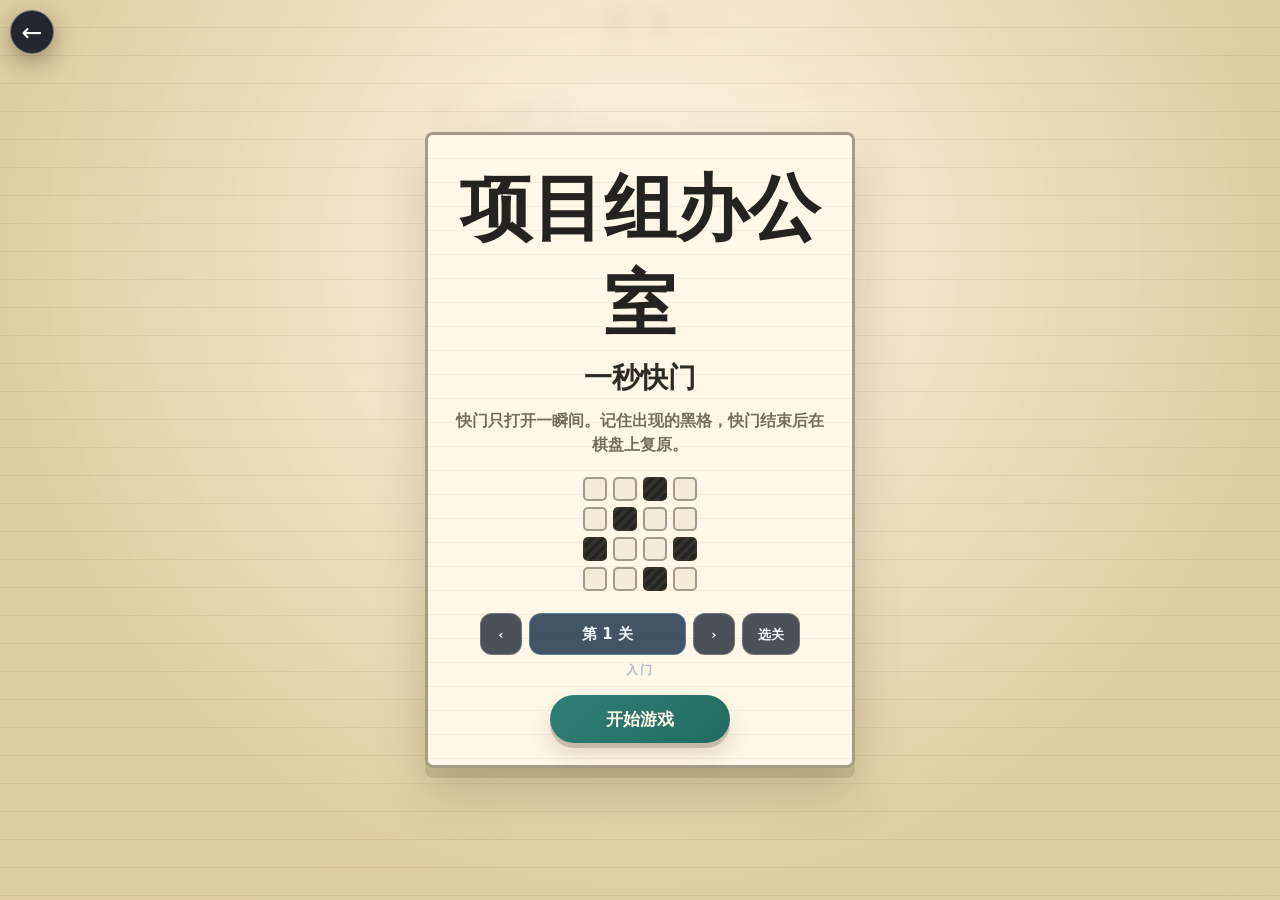
==== games/一秒快门/index.html @ 16b257d7 "Publish game release" ====
<!DOCTYPE html>
<html lang="zh-CN">
<head>
<meta charset="UTF-8">
<meta name="viewport" content="width=device-width, initial-scale=1, maximum-scale=1, user-scalable=no">
<meta name="apple-mobile-web-app-capable" content="yes">
<title>一秒快门</title>
<link rel="icon" href="data:,">
<style>
*{box-sizing:border-box;margin:0;padding:0;-webkit-tap-highlight-color:transparent}
:root{
  --cols:3;
  --cell:64px;
  --gap:8px;
  --paper:#f4ecd8;
  --paper-strong:#fff8e8;
  --paper-shadow:#d9c99e;
  --pencil:#34322d;
  --pencil-soft:#756d5c;
  --graph:#c7b98f;
  --accent:#2f7f74;
  --gold:#b8792d;
  --ink:#2d2b26;
  --muted:#756d5c;
  --mark:#25231f;
}
html,body{width:100%;height:100%;overflow:hidden;overscroll-behavior:none}
body{
  min-height:100dvh;
  background:
    linear-gradient(0deg,rgba(96,78,42,.075) 1px,transparent 1px),
    linear-gradient(90deg,rgba(96,78,42,.045) 1px,transparent 1px),
    radial-gradient(circle at 15% 12%,rgba(184,121,45,.18),transparent 30%),
    radial-gradient(circle at 85% 18%,rgba(47,127,116,.16),transparent 32%),
    linear-gradient(145deg,#f7efd9 0%,#eadcb9 100%);
  background-size:28px 28px,28px 28px,auto,auto,auto;
  color:var(--ink);
  font-family:"PingFang SC","Microsoft YaHei","Kaiti SC","STKaiti",system-ui,-apple-system,sans-serif;
  display:flex;
  justify-content:center;
  align-items:flex-start;
  padding:env(safe-area-inset-top,8px) 0 env(safe-area-inset-bottom,8px);
  -webkit-user-select:none;
  user-select:none;
  -webkit-touch-callout:none;
}
button{font:inherit}
#bg{position:fixed;inset:0;z-index:0;pointer-events:none;opacity:.18;mix-blend-mode:multiply}
#app{
  position:relative;
  z-index:1;
  width:100%;
  max-width:520px;
  min-height:100dvh;
  display:flex;
  flex-direction:column;
  align-items:center;
  gap:8px;
  padding:7px 12px 10px;
}
#title-wrap{text-align:center;width:100%}
h1{
  font-size:clamp(1.28rem,6vw,1.9rem);
  line-height:1.05;
  font-weight:950;
  letter-spacing:0;
  color:var(--mark);
  background:none;
  -webkit-background-clip:initial;
  background-clip:initial;
  filter:none;
  text-shadow:1px 1px 0 rgba(255,255,255,.75);
}
#subtitle{
  margin-top:4px;
  color:var(--muted);
  font-size:clamp(.67rem,2.6vw,.78rem);
  font-weight:850;
}
#level-card{
  width:100%;
  max-width:456px;
  padding:10px 12px;
  border-radius:8px;
  border:2px solid rgba(84,70,42,.34);
  background:
    linear-gradient(0deg,rgba(96,78,42,.055) 1px,transparent 1px),
    var(--paper-strong);
  background-size:100% 22px,auto;
  box-shadow:0 8px 0 rgba(107,88,49,.14),0 16px 24px rgba(88,69,34,.16);
}
#level-top{display:flex;justify-content:space-between;align-items:center;gap:10px;color:var(--pencil-soft);font-size:.72rem;font-weight:950}
#level-name{margin-top:5px;font-size:clamp(.95rem,3.5vw,1.1rem);font-weight:950;color:var(--mark);line-height:1.18}
#level-note{margin-top:4px;min-height:1.2em;color:var(--pencil-soft);font-size:clamp(.7rem,2.6vw,.78rem);line-height:1.35;font-weight:780}
#rail{display:grid;grid-template-columns:repeat(20,1fr);gap:3px;margin-top:9px}
.rail-dot{height:5px;border-radius:999px;background:rgba(84,70,42,.16)}
.rail-dot.done{background:var(--accent);box-shadow:0 0 0 1px rgba(45,43,38,.18)}
.rail-dot.current{background:var(--gold);box-shadow:0 0 0 1px rgba(45,43,38,.22)}
#hud{
  width:100%;
  max-width:456px;
  min-height:34px;
  display:flex;
  align-items:center;
  justify-content:center;
  flex-wrap:wrap;
  gap:8px;
  padding:6px 12px;
  border-radius:999px;
  border:2px solid rgba(84,70,42,.28);
  background:rgba(255,248,232,.78);
  color:var(--pencil-soft);
  font-size:clamp(.72rem,2.8vw,.84rem);
  font-weight:850;
}
#hud b{color:var(--mark);font-weight:950}
#timer.low{color:#ff7474;animation:blink .7s steps(2) infinite}
@keyframes blink{50%{opacity:.42}}
#board-shell{
  position:relative;
  width:min(92vw,456px);
  border-radius:8px;
  border:3px solid rgba(67,55,34,.52);
  background:
    linear-gradient(0deg,rgba(96,78,42,.08) 1px,transparent 1px),
    linear-gradient(90deg,rgba(96,78,42,.06) 1px,transparent 1px),
    var(--paper-strong);
  background-size:22px 22px,22px 22px,auto;
  box-shadow:0 10px 0 rgba(107,88,49,.18),0 18px 34px rgba(88,69,34,.2);
  padding:10px;
  overflow:hidden;
}
#board{
  position:relative;
  z-index:2;
  display:grid;
  grid-template-columns:repeat(var(--cols),var(--cell));
  gap:var(--gap);
  justify-content:center;
  touch-action:manipulation;
}
.cell{
  position:relative;
  width:var(--cell);
  height:var(--cell);
  border:2px solid rgba(64,57,43,.58);
  border-radius:6px;
  overflow:hidden;
  cursor:pointer;
  background:
    linear-gradient(135deg,rgba(255,255,255,.62),rgba(223,210,174,.22)),
    var(--paper);
  color:var(--pencil);
  box-shadow:0 3px 0 rgba(86,72,43,.2),inset 0 0 0 1px rgba(255,255,255,.45);
  transition:transform .11s cubic-bezier(.34,1.56,.64,1),filter .15s,box-shadow .18s,opacity .18s;
}
.cell::before{
  content:"";
  position:absolute;
  inset:0;
  background:linear-gradient(180deg,rgba(255,255,255,.22),transparent 45%);
  pointer-events:none;
}
.cell::after{
  content:"";
  position:absolute;
  inset:19%;
  opacity:.18;
  border:3px solid currentColor;
  border-radius:50%;
}
.cell.p1::after{border-radius:3px;transform:rotate(45deg)}
.cell.p2::after{border-radius:2px;border-left-color:transparent;border-right-color:transparent}
.cell.p3::after{border-radius:0;border-top-color:transparent;border-bottom-color:transparent}
.cell.p4::after{border-radius:50%;border-left-color:transparent}
.cell.dark{
  background:
    repeating-linear-gradient(135deg,rgba(255,255,255,.08) 0 2px,transparent 2px 6px),
    linear-gradient(135deg,#34322d,#171512);
  color:#f8f0dc;
  border-color:rgba(40,35,26,.92);
  box-shadow:0 4px 0 rgba(66,52,28,.24),inset 0 1px 0 rgba(255,255,255,.08);
}
.cell.hidden{opacity:.26;filter:saturate(.65)}
.cell.preview-on{box-shadow:0 0 0 3px rgba(184,121,45,.72),0 0 0 6px rgba(255,248,232,.55),inset 0 1px 0 rgba(255,255,255,.12)}
.cell.preview-off{opacity:.4}
.cell.player-on{transform:scale(1.03)}
.cell.bad{animation:bad .24s ease;box-shadow:0 0 0 3px #b95b47,0 0 0 6px rgba(185,91,71,.18)}
.cell.miss{box-shadow:0 0 0 3px var(--accent),0 0 0 6px rgba(47,127,116,.18)}
.cell:active{transform:scale(1.08)}
@keyframes bad{25%{transform:translateX(-4px)}50%{transform:translateX(4px)}75%{transform:translateX(-3px)}}
#shutter{
  position:absolute;
  z-index:4;
  inset:-20%;
  pointer-events:none;
  opacity:0;
  background:
    linear-gradient(90deg,transparent 0 41%,rgba(47,127,116,.12) 47%,rgba(184,121,45,.28) 50%,rgba(47,127,116,.12) 53%,transparent 59% 100%);
  mix-blend-mode:multiply;
  transform:translateX(-60%) rotate(var(--angle,0deg));
}
#shutter.play{opacity:1}
#scan-label{
  position:absolute;
  z-index:5;
  left:12px;
  top:12px;
  padding:5px 8px;
  border-radius:999px;
  border:2px solid rgba(84,70,42,.28);
  background:rgba(255,248,232,.82);
  color:var(--mark);
  font-size:.7rem;
  font-weight:950;
  pointer-events:none;
}
#guide{
  width:100%;
  max-width:456px;
  min-height:1.4rem;
  color:#8f5b20;
  text-align:center;
  font-size:clamp(.76rem,2.85vw,.88rem);
  font-weight:950;
  line-height:1.35;
  text-shadow:1px 1px 0 rgba(255,255,255,.7);
}
#buttons{
  width:100%;
  max-width:456px;
  display:flex;
  justify-content:center;
  flex-wrap:wrap;
  gap:7px;
}
.btn{
  min-height:38px;
  min-width:92px;
  padding:8px 14px;
  border:0;
  border-radius:999px;
  cursor:pointer;
  font-size:clamp(.75rem,2.9vw,.84rem);
  font-weight:950;
  color:#fff;
  box-shadow:0 4px 0 rgba(71,56,27,.2),0 8px 16px rgba(88,69,34,.14);
  transition:transform .12s cubic-bezier(.34,1.56,.64,1),opacity .15s,filter .15s;
}
.btn:active{transform:scale(.95)}
.btn:disabled{opacity:.36;pointer-events:none}
#btn-new{background:linear-gradient(135deg,#2f7f74,#246b61)}
#btn-replay{background:linear-gradient(135deg,#5f5748,#39352f)}
#btn-check{background:linear-gradient(135deg,#f7df84,#f0a83a);color:#15131b}
#btn-sound{background:linear-gradient(135deg,#b8792d,#8c5b22)}
#welcome,#settle{
  position:fixed;
  inset:0;
  z-index:30;
  display:flex;
  align-items:center;
  justify-content:center;
  padding:20px;
  background:
    linear-gradient(0deg,rgba(96,78,42,.09) 1px,transparent 1px),
    radial-gradient(circle at 50% 28%,rgba(255,248,232,.92),rgba(222,205,160,.95) 70%);
  background-size:28px 28px,auto;
  -webkit-backdrop-filter:blur(8px);
  backdrop-filter:blur(8px);
}
#welcome.hide{opacity:0;pointer-events:none;transition:opacity .36s ease}
.modal{
  width:min(92vw,430px);
  border-radius:8px;
  border:3px solid rgba(67,55,34,.48);
  background:
    linear-gradient(0deg,rgba(96,78,42,.06) 1px,transparent 1px),
    var(--paper-strong);
  background-size:100% 24px,auto;
  box-shadow:0 10px 0 rgba(107,88,49,.18),0 26px 50px rgba(88,69,34,.24);
  text-align:center;
  padding:26px 22px 22px;
}
#welcome-logo{
  font-size:clamp(38px,12vw,72px);
  font-weight:950;
  color:var(--mark);
  background:none;
  -webkit-background-clip:initial;
  background-clip:initial;
  filter:none;
}
#welcome-title{margin-top:6px;font-size:clamp(20px,5vw,28px);font-weight:950}
#welcome-sub{margin:12px auto 20px;color:var(--pencil-soft);font-size:clamp(.84rem,3.3vw,.98rem);font-weight:820;line-height:1.55}
#welcome-demo{display:grid;grid-template-columns:repeat(4,24px);gap:6px;justify-content:center;margin:0 auto 22px}
#welcome-demo span{width:24px;height:24px;border-radius:5px;border:2px solid rgba(64,57,43,.45);background:var(--paper)}
#welcome-demo span:nth-child(3n){background:repeating-linear-gradient(135deg,#34322d 0 3px,#25231f 3px 7px)}
#welcome-start{
  min-height:48px;
  min-width:180px;
  border:0;
  border-radius:999px;
  background:linear-gradient(135deg,var(--accent),#246b61);
  color:#fff8e8;
  font-size:1.05rem;
  font-weight:950;
  cursor:pointer;
  box-shadow:0 5px 0 rgba(71,56,27,.22),0 12px 22px rgba(88,69,34,.18);
}
#settle{display:none;z-index:40}
#settle.show{display:flex;animation:fade .24s ease}
@keyframes fade{from{opacity:0}to{opacity:1}}
#settle-title{font-size:1.46rem;font-weight:950;color:var(--mark);background:none;-webkit-background-clip:initial;background-clip:initial}
#settle-sub{margin-top:6px;color:var(--pencil-soft);font-size:.82rem;font-weight:830;line-height:1.4}
#rank{margin:9px 0 2px;font-size:4.6rem;line-height:1;font-weight:950;color:var(--gold);filter:none}
#stars-line{min-height:1.3rem;color:var(--gold);font-weight:950}
.settle-row{display:flex;justify-content:space-between;align-items:center;gap:12px;padding:6px 3px;border-bottom:1px dashed rgba(84,70,42,.28);color:var(--pencil-soft);font-size:.82rem;font-weight:850}
.settle-row span:last-child{color:var(--gold);font-weight:950}
.total{display:flex;justify-content:space-between;align-items:center;margin-top:10px;padding:10px 8px;border-radius:8px;border:2px solid rgba(184,121,45,.36);background:rgba(184,121,45,.1)}
.total span:first-child{font-weight:950}
.total span:last-child{font-size:1.65rem;color:var(--gold);font-weight:950}
#best{min-height:1rem;margin-top:8px;color:var(--accent);font-size:.72rem;font-weight:850}
#settle-btns{display:flex;gap:8px;margin-top:16px}
#settle-btns .btn{flex:1;min-width:0}
#again{background:linear-gradient(135deg,#54e08f,#1fae65);color:#04180d}
#next{background:linear-gradient(135deg,#f7df84,#f0a83a);color:#15131b}
#close{background:rgba(255,255,255,.11);color:#bdc7da}
.spark{position:fixed;z-index:60;width:7px;height:7px;border-radius:50%;background:var(--accent);pointer-events:none;animation:spark var(--dur,.65s) ease-out forwards}
@keyframes spark{to{transform:translate(var(--tx),var(--ty)) scale(0);opacity:0}}
@media (max-height:740px){
  #app{gap:6px;padding-top:5px}
  #level-card{padding:8px 10px}
  #level-note{display:none}
  #rail{margin-top:7px}
  #hud{min-height:30px;padding:4px 10px}
  #board-shell{padding:9px}
  .btn{min-height:34px}
  #guide{min-height:1rem}
}
@media (max-width:390px){
  #app{padding-left:8px;padding-right:8px}
  #buttons{gap:6px}
  .btn{min-width:80px;padding-left:10px;padding-right:10px}
}
</style>
</head>
<body>
<canvas id="bg"></canvas>
<audio id="bgm" src="audio/bgm-suno.mp3" preload="auto" playsinline></audio>
<div id="welcome">
  <div class="modal">
    <div id="welcome-logo">项目组办公室</div>
    <div id="welcome-title">一秒快门</div>
    <div id="welcome-sub">快门只打开一瞬间。记住出现的黑格，快门结束后在棋盘上复原。</div>
    <div id="welcome-demo"></div>
    <button id="welcome-start">开始游戏</button>
  </div>
</div>
<main id="app">
  <div id="title-wrap">
    <h1>一 秒 快 门</h1>
    <div id="subtitle">动态观察 · 快门记忆</div>
  </div>
  <section id="level-card">
    <div id="level-top">
      <span id="level-kicker">第 1 / 20 关</span>
      <span id="level-size">3x3 · 1900ms</span>
    </div>
    <div id="level-name">教学 1：完整一秒</div>
    <div id="level-note">先看完整图形，再点亮相同位置。</div>
    <div id="rail"></div>
  </section>
  <div id="hud">
    <span>点击 <b id="moves">0</b></span>
    <span>失误 <b id="misses">0</b></span>
    <span>时间 <b id="timer">0</b>s</span>
    <span>进度 <b id="progress">0/0</b></span>
  </div>
  <section id="board-shell">
    <div id="scan-label">快门未启动</div>
    <div id="shutter"></div>
    <div id="board"></div>
  </section>
  <div id="buttons">
    <button class="btn" id="btn-new">重开本关</button>
    <button class="btn" id="btn-replay">重看快门</button>
    <button class="btn" id="btn-check" hidden>自动判定</button>
    <button class="btn" id="btn-sound">声音开</button>
  </div>
  <div id="guide"></div>
</main>
<div id="settle">
  <div class="modal">
    <div id="settle-title">关卡完成</div>
    <div id="settle-sub"></div>
    <div id="rank">S</div>
    <div id="stars-line">★★★</div>
    <div id="settle-rows"></div>
    <div class="total"><span>总分</span><span id="score">0</span></div>
    <div id="best"></div>
    <div id="settle-btns">
      <button class="btn" id="again">再玩</button>
      <button class="btn" id="next">下一关</button>
      <button class="btn" id="close">关闭</button>
    </div>
  </div>
</div>
<script>
const LEVELS=[
  {name:'教学 1：完整一秒',n:3,count:2,preview:1900,width:99,time:45,mode:'full',note:'快门先完整亮出图形，结束后点亮相同位置。'},
  {name:'教学 2：移动快门',n:4,count:3,preview:1800,width:1.75,time:50,mode:'sweep',note:'现在只有快门扫过时能看见目标，记住黑格位置。'},
  {name:'第 3 关：四格短照',n:4,count:4,preview:1600,width:1.55,time:50,mode:'sweep',note:'同样是 4x4，但快门更窄、更快。'},
  {name:'第 4 关：四阶快扫',n:4,count:5,preview:1420,width:1.42,time:48,mode:'sweep',note:'黑格更多，优先记大致形状。'},
  {name:'第 5 关：五阶入口',n:5,count:5,preview:1700,width:1.55,time:58,mode:'sweep',note:'盘面变大，快门稍微放慢，先适应新尺度。'},
  {name:'第 6 关：五格残影',n:5,count:6,preview:1500,width:1.42,time:56,mode:'sweep',note:'记住相邻黑格的组合。'},
  {name:'第 7 关：窄缝五阶',n:5,count:7,preview:1320,width:1.30,time:55,mode:'sweep',note:'快门变窄，观察时从左到右跟着扫。'},
  {name:'第 8 关：五阶短闪',n:5,count:8,preview:1180,width:1.18,time:53,mode:'sweep',note:'速度提升，先记边角，再补中心。'},
  {name:'第 9 关：六阶入口',n:6,count:7,preview:1680,width:1.48,time:66,mode:'diagonal',note:'盘面升到 6x6，快门改为斜向扫描。'},
  {name:'第 10 关：六阶残片',n:6,count:8,preview:1480,width:1.36,time:64,mode:'diagonal',note:'斜向快门会让图形分块出现。'},
  {name:'第 11 关：冷光六阶',n:6,count:9,preview:1300,width:1.24,time:62,mode:'diagonal',note:'黑格数量增加，尽量记成两三组。'},
  {name:'第 12 关：六阶急闪',n:6,count:10,preview:1140,width:1.14,time:60,mode:'diagonal',note:'同尺寸最终段，快门已经很快。'},
  {name:'第 13 关：七阶入口',n:7,count:9,preview:1740,width:1.42,time:76,mode:'double',note:'盘面变大，出现双快门，从两侧同时扫。'},
  {name:'第 14 关：七阶双门',n:7,count:10,preview:1540,width:1.30,time:74,mode:'double',note:'两道快门会打断整体轮廓，记局部。'},
  {name:'第 15 关：七阶窄门',n:7,count:11,preview:1360,width:1.20,time:72,mode:'double',note:'快门更窄，注意靠边黑格。'},
  {name:'第 16 关：七阶急门',n:7,count:12,preview:1200,width:1.10,time:70,mode:'double',note:'七阶最终段，速度和数量一起上来。'},
  {name:'第 17 关：八阶入口',n:8,count:10,preview:1820,width:1.38,time:86,mode:'diagonal',note:'最大盘面登场，先放慢适应 8x8。'},
  {name:'第 18 关：八阶胶片',n:8,count:12,preview:1600,width:1.26,time:84,mode:'diagonal',note:'黑格分布更散，按区域记忆。'},
  {name:'第 19 关：八阶短片',n:8,count:14,preview:1400,width:1.16,time:82,mode:'double',note:'双快门叠加大盘面，注意不要多点。'},
  {name:'第 20 关：一秒终幕',n:8,count:16,preview:1180,width:1.05,time:80,mode:'double',note:'高难阶段：抓轮廓，不要逐格背。'}
].concat(Array.from({length:79},(_,offset)=>{
  const n=offset+21;
  return {name:'第 '+n+' 关：极速残影 '+String(n-20).padStart(2,'0'),n:8,
    count:14+(n%7),preview:1050-(n%4)*35,width:1.02-(n%3)*.03,time:78,
    mode:n%2?'double':'diagonal',seed:0x510000+n*7919,note:'高难题：大盘面、窄快门与分散黑格。'};
}));

const boardEl=document.getElementById('board');
const shutterEl=document.getElementById('shutter');
const scanLabel=document.getElementById('scan-label');
const guideEl=document.getElementById('guide');
const bg=document.getElementById('bg');
const bgCtx=bg.getContext('2d');
const bgmEl=document.getElementById('bgm');
const BGM_VOLUME=.10;
const BGM_START=0;
const SFX_VOLUME=.58;
const WIN_SFX_VOLUME=.42;
const SFX_FILES={
  tap:'audio/sfx-tap.wav',
  start:'audio/sfx-start.wav',
  good:'audio/sfx-good.wav',
  bad:'audio/sfx-bad.wav',
  win:'audio/sfx-win.wav'
};
const SFX_ALIAS={scan:'start'};
bgmEl.volume=BGM_VOLUME;

let levelIndex=0,level=LEVELS[0],target=[],player=[],phase='idle';
window.GGAME_APPLY_LEVEL=n=>startLevel(Math.max(0,Math.min(98,n-1)));
let moves=0,misses=0,timeLeft=0,timer=null,previewStart=0,raf=null;
let replayCount=0,wrongMask=[],soundOn=true,started=false,ended=false;
let floaters=[],bgmPrimed=false;
const sfxCache={};

function rng(seed){
  let t=seed>>>0;
  return function(){
    t+=0x6D2B79F5;
    let r=Math.imul(t^t>>>15,1|t);
    r^=r+Math.imul(r^r>>>7,61|r);
    return ((r^r>>>14)>>>0)/4294967296;
  };
}
function shuffle(arr){
  for(let i=arr.length-1;i>0;i--){
    const j=Math.floor(Math.random()*(i+1));
    [arr[i],arr[j]]=[arr[j],arr[i]];
  }
  return arr;
}
function clamp(v,a,b){return Math.max(a,Math.min(b,v));}

function initBg(){
  const ratio=Math.max(1,Math.min(2,window.devicePixelRatio||1));
  bg.width=Math.round(window.innerWidth*ratio);
  bg.height=Math.round(window.innerHeight*ratio);
  bg.style.width=window.innerWidth+'px';
  bg.style.height=window.innerHeight+'px';
  bgCtx.setTransform(ratio,0,0,ratio,0,0);
  const icons=['✎','✓','□','■','＋','—','○'];
  floaters=Array.from({length:34},()=>({
    x:Math.random()*window.innerWidth,y:Math.random()*window.innerHeight,
    vx:(Math.random()-.5)*.24,vy:-.12-Math.random()*.24,
    s:8+Math.random()*15,a:.07+Math.random()*.2,r:Math.random()*Math.PI*2,rv:(Math.random()-.5)*.014,
    g:icons[Math.floor(Math.random()*icons.length)]
  }));
}
function drawBg(){
  const w=window.innerWidth,h=window.innerHeight;
  bgCtx.clearRect(0,0,w,h);
  for(const f of floaters){
    f.x+=f.vx;f.y+=f.vy;f.r+=f.rv;
    if(f.y<-24){f.y=h+24;f.x=Math.random()*w;}
    if(f.x<-24)f.x=w+24;
    if(f.x>w+24)f.x=-24;
    bgCtx.save();
    bgCtx.globalAlpha=f.a;
    bgCtx.translate(f.x,f.y);
    bgCtx.rotate(f.r);
    bgCtx.font='900 '+f.s+'px system-ui';
    bgCtx.textAlign='center';bgCtx.textBaseline='middle';
    bgCtx.fillStyle=(f.g==='■')?'#2d2b26':'#6f654f';
    bgCtx.fillText(f.g,0,0);
    bgCtx.restore();
  }
  requestAnimationFrame(drawBg);
}

function startBgm(){
  if(!soundOn)return;
  bgmEl.volume=BGM_VOLUME;
  if(bgmEl.readyState>=1)seekBgmStart(false);
  else bgmEl.addEventListener('loadedmetadata',()=>seekBgmStart(true),{once:true});
  const play=bgmEl.play();
  if(play&&play.then)play.then(()=>seekBgmStart(false)).catch(()=>{});
}
function stopBgm(){
  bgmEl.pause();
}
function bgmStartTime(){
  return Number.isFinite(bgmEl.duration)?Math.min(BGM_START,Math.max(0,bgmEl.duration-1)):BGM_START;
}
function seekBgmStart(force){
  if(!Number.isFinite(bgmEl.duration))return;
  const start=bgmStartTime();
  if(force||!bgmPrimed||bgmEl.ended||bgmEl.currentTime<start-.25){
    try{bgmEl.currentTime=start;bgmPrimed=true;}catch(e){}
  }
}
bgmEl.addEventListener('loadedmetadata',()=>seekBgmStart(false));
bgmEl.addEventListener('ended',()=>{
  if(soundOn){
    bgmPrimed=false;
    startBgm();
  }
});
function preloadSfx(){
  Object.entries(SFX_FILES).forEach(([key,src])=>{
    const audio=new Audio(src);
    audio.preload='auto';
    audio.volume=key==='win'?WIN_SFX_VOLUME:SFX_VOLUME;
    sfxCache[key]=audio;
  });
}
function sfx(kind){
  if(!soundOn)return;
  const key=SFX_FILES[kind]?kind:SFX_ALIAS[kind];
  if(!key)return;
  const base=sfxCache[key]||new Audio(SFX_FILES[key]);
  const clip=base.cloneNode();
  clip.volume=key==='win'?WIN_SFX_VOLUME:SFX_VOLUME;
  const play=clip.play();
  if(play&&play.catch)play.catch(()=>{});
}

function setVars(){
  const shellW=Math.min(window.innerWidth*.92,456)-20;
  const shellH=Math.max(230,Math.min(window.innerHeight*.48,456)-20);
  const gap=level.n>=7?5:level.n>=6?6:8;
  const cell=Math.floor(Math.max(24,Math.min((shellW-gap*(level.n-1))/level.n,(shellH-gap*(level.n-1))/level.n)));
  document.documentElement.style.setProperty('--cols',level.n);
  document.documentElement.style.setProperty('--cell',cell+'px');
  document.documentElement.style.setProperty('--gap',gap+'px');
}
function makeTarget(){
  const total=level.n*level.n;
  target=new Array(total).fill(0);
  player=new Array(total).fill(0);
  wrongMask=new Array(total).fill('');
  const rand=rng((level.seed||Date.now())+levelIndex*9973);
  const cells=shuffle(Array.from({length:total},(_,i)=>i));
  let placed=0;
  for(const i of cells){
    const r=Math.floor(i/level.n),c=i%level.n;
    const neighbors=[[r-1,c],[r+1,c],[r,c-1],[r,c+1]].filter(([rr,cc])=>rr>=0&&rr<level.n&&cc>=0&&cc<level.n).map(([rr,cc])=>rr*level.n+cc);
    const local=neighbors.reduce((a,j)=>a+target[j],0);
    if(local<=2 || rand()>.45){
      target[i]=1; placed++;
      if(placed>=level.count)break;
    }
  }
  for(let i=0;placed<level.count&&i<cells.length;i++){
    if(!target[cells[i]]){target[cells[i]]=1;placed++;}
  }
}
function renderBoard(progress=1){
  setVars();
  boardEl.innerHTML='';
  const total=level.n*level.n;
  for(let i=0;i<total;i++){
    const btn=document.createElement('button');
    btn.type='button';
    btn.className='cell p'+(i%5);
    const visible=phase==='preview'?previewVisible(i,progress):true;
    const value=phase==='preview'?(visible?target[i]:0):player[i];
    if(value)btn.classList.add('dark');
    if(phase==='preview'){
      if(visible&&target[i])btn.classList.add('preview-on');
      else if(visible)btn.classList.add('preview-off');
      else btn.classList.add('hidden');
    }
    if(phase==='play'&&player[i])btn.classList.add('player-on');
    if(wrongMask[i])btn.classList.add(wrongMask[i]);
    btn.dataset.i=i;
    btn.addEventListener('click',onCell);
    boardEl.appendChild(btn);
  }
  updateHud();
}
function previewVisible(i,progress){
  if(level.mode==='full')return true;
  const r=Math.floor(i/level.n),c=i%level.n;
  const width=level.width;
  if(level.mode==='sweep'){
    const pos=-width+progress*(level.n+width*2);
    return Math.abs(c-pos)<=width*.62;
  }
  if(level.mode==='diagonal'){
    const pos=-width+progress*(level.n*2+width*2);
    return Math.abs((r+c)-pos)<=width*.86;
  }
  if(level.mode==='double'){
    const pos=-width+progress*(level.n+width*2);
    const left=Math.abs(c-pos)<=width*.58;
    const right=Math.abs((level.n-1-c)-pos)<=width*.58;
    return left||right;
  }
  return true;
}
function updateShutter(progress){
  if(phase!=='preview'){
    shutterEl.classList.remove('play');
    scanLabel.textContent='复原阶段';
    return;
  }
  shutterEl.classList.add('play');
  const deg=level.mode==='diagonal'?-35:0;
  shutterEl.style.setProperty('--angle',deg+'deg');
  const travel=level.mode==='double'?70:130;
  shutterEl.style.transform='translateX('+(-60+progress*travel)+'%) rotate('+deg+'deg)';
  const left=Math.max(0,Math.ceil((level.preview*(1-progress))/100)/10);
  scanLabel.textContent=level.mode==='full'?'完整预览 '+left.toFixed(1)+'s':'快门开启 '+left.toFixed(1)+'s';
}
function updateHud(){
  document.getElementById('moves').textContent=moves;
  document.getElementById('misses').textContent=misses;
  document.getElementById('timer').textContent=timeLeft;
  document.getElementById('progress').textContent=player.filter(Boolean).length+'/'+level.count;
  document.getElementById('level-kicker').textContent='第 '+(levelIndex+1)+' / '+LEVELS.length+' 关';
  document.getElementById('level-size').textContent=level.n+'x'+level.n+' · '+level.preview+'ms';
  document.getElementById('level-name').textContent=level.name;
  document.getElementById('level-note').textContent=level.note;
  renderRail();
}
function renderRail(){
  const rail=document.getElementById('rail');
  rail.innerHTML='';
  for(let i=0;i<LEVELS.length;i++){
    const d=document.createElement('span');
    d.className='rail-dot '+(i<levelIndex?'done':i===levelIndex?'current':'');
    rail.appendChild(d);
  }
}
function startLevel(index){
  clearInterval(timer); timer=null;
  cancelAnimationFrame(raf);
  levelIndex=clamp(index,0,LEVELS.length-1);
  level=LEVELS[levelIndex];
  moves=0;misses=0;replayCount=0;timeLeft=level.time;ended=false;
  makeTarget();
  document.getElementById('settle').classList.remove('show');
  startPreview(false);
  startTimer();
}
function startPreview(isReplay){
  phase='preview';
  previewStart=performance.now();
  if(isReplay){replayCount++;misses++;guide('重看快门会计一次失误，专注分会降低。',900);}
  else guide(levelIndex<2?'教学关：先看，再复原。':'快门开启，跟着扫线记图形。',900);
  document.getElementById('btn-check').disabled=true;
  document.getElementById('btn-replay').disabled=true;
  sfx(isReplay?'scan':'start');
  animatePreview();
}
function animatePreview(){
  const elapsed=performance.now()-previewStart;
  const p=clamp(elapsed/level.preview,0,1);
  renderBoard(p);
  updateShutter(p);
  if(p<1){
    raf=requestAnimationFrame(animatePreview);
  }else{
    phase='play';
    shutterEl.classList.remove('play');
    player=new Array(level.n*level.n).fill(0);
    wrongMask=new Array(level.n*level.n).fill('');
    document.getElementById('btn-check').disabled=false;
    document.getElementById('btn-replay').disabled=false;
    guide(levelIndex===0?'点亮刚才看到的黑格，点齐后自动判定。':levelIndex===1?'按记忆点回快门扫过的黑格，点齐后自动判定。':'按残影复原图像，点齐后自动判定。',1400);
    renderBoard();
  }
}
function startTimer(){
  updateHud();
  timer=setInterval(()=>{
    if(phase==='preview')return;
    timeLeft--;
    document.getElementById('timer').classList.toggle('low',timeLeft<=10);
    updateHud();
    if(timeLeft<=0)showSettle(false);
  },1000);
}
function onCell(e){
  if(phase!=='play'||ended)return;
  const i=+e.currentTarget.dataset.i;
  player[i]^=1;
  wrongMask[i]='';
  moves++;
  sfx('tap');
  renderBoard();
  autoCheckBoard();
}
function selectedCount(){return player.filter(Boolean).length;}
function playerMatchesTarget(){
  for(let i=0;i<target.length;i++){
    if(player[i]!==target[i])return false;
  }
  return true;
}
function autoCheckBoard(){
  if(phase!=='play'||ended)return;
  const selected=selectedCount();
  if(playerMatchesTarget()){
    finishBoard();
  }else if(selected===level.count){
    guide('已选满，若没通关说明还有位置不对，换掉可疑格。',900);
  }else if(selected>level.count){
    guide('多点了，取消多余黑格。',800);
  }
}
function finishBoard(){
  if(phase!=='play'||ended)return;
  phase='settling';
  guide('图像吻合，快门记忆完成。',650);
  sfx('good');
  renderBoard();
  setTimeout(()=>showSettle(true),420);
}
function checkBoard(){
  if(phase!=='play'||ended)return;
  wrongMask=new Array(target.length).fill('');
  let ok=true;
  for(let i=0;i<target.length;i++){
    if(player[i]!==target[i]){
      ok=false;
      wrongMask[i]=target[i]?'miss':'bad';
    }
  }
  moves++;
  if(ok){
    finishBoard();
  }else{
    misses++;
    guide('还有位置不吻合：绿色是漏掉，红色是多点。',1100);
    sfx('bad');
    renderBoard();
    setTimeout(()=>{wrongMask=new Array(target.length).fill('');renderBoard();},1000);
  }
}
function showSettle(cleared){
  if(ended)return;
  ended=true;
  clearInterval(timer);timer=null;
  cancelAnimationFrame(raf);
  phase='settle';
  const accuracy=Math.max(0,1-misses/Math.max(1,moves));
  const base=cleared?900+levelIndex*95:0;
  const timeScore=cleared?Math.round(timeLeft*(8+Math.floor(levelIndex/4))):0;
  const focus=cleared?Math.round(base*accuracy)-replayCount*120:0;
  const score=Math.max(0,base+timeScore+focus);
  const rank=!cleared?'C':(misses===0&&replayCount===0&&timeLeft>level.time*.35?'S':accuracy>=.86?'A':accuracy>=.65?'B':'C');
  const stars=rank==='S'?3:rank==='A'?3:rank==='B'?2:1;
  document.getElementById('settle-title').textContent=cleared?'关卡完成':'时间到';
  document.getElementById('settle-sub').textContent='第 '+(levelIndex+1)+' / '+LEVELS.length+' 关 · '+level.name;
  document.getElementById('rank').textContent=rank;
  document.getElementById('rank').style.color=rank==='S'?'var(--gold)':rank==='A'?'var(--accent)':rank==='B'?'#a98cff':'#aab4c6';
  document.getElementById('stars-line').textContent='★★★'.slice(0,stars)+'☆☆☆'.slice(0,3-stars);
  document.getElementById('settle-rows').innerHTML=[
    ['通关奖励',base],
    ['专注加成',focus],
    ['时间奖励',timeScore],
    ['重看 / 失误',replayCount+' / '+misses]
  ].map(([k,v])=>'<div class="settle-row"><span>'+k+'</span><span>'+(typeof v==='number'?(v>=0?'+':'')+v:v)+'</span></div>').join('');
  document.getElementById('score').textContent=score;
  const key='one_shutter_best_'+levelIndex;
  const prev=safeGet(key);
  if(cleared&&score>prev)safeSet(key,score);
  document.getElementById('best').textContent=cleared?(score>prev?'新纪录，之前最佳 '+prev:'本关最佳 '+Math.max(prev,score)):'本关未完成';
  document.getElementById('next').textContent=levelIndex<LEVELS.length-1?'下一关':'从头开始';
  document.getElementById('settle').classList.add('show');
  if(cleared){sfx('win');sparks(window.innerWidth/2,window.innerHeight*.42,16);}
}
function safeGet(k){try{return +(localStorage.getItem(k)||0)}catch(e){return 0}}
function safeSet(k,v){try{localStorage.setItem(k,String(v))}catch(e){}}
function guide(text,ms){
  guideEl.textContent=text||'';
  if(ms)setTimeout(()=>{if(guideEl.textContent===text)guideEl.textContent='';},ms);
}
function sparks(cx,cy,count){
  const colors=['#8fe7ff','#ffe083','#54e08f','#a98cff','#fff'];
  for(let i=0;i<count;i++){
    const el=document.createElement('span');
    el.className='spark';
    const a=Math.PI*2*i/count+Math.random()*.5,d=34+Math.random()*58;
    el.style.left=(cx-4)+'px';el.style.top=(cy-4)+'px';
    el.style.background=colors[Math.floor(Math.random()*colors.length)];
    el.style.setProperty('--tx',Math.cos(a)*d+'px');
    el.style.setProperty('--ty',Math.sin(a)*d+'px');
    el.style.setProperty('--dur',(.48+Math.random()*.35)+'s');
    document.body.appendChild(el);
    setTimeout(()=>el.remove(),920);
  }
}

document.getElementById('welcome-start').addEventListener('click',()=>{
  if(started)return;
  started=true;
  document.getElementById('welcome').classList.add('hide');
  setTimeout(()=>document.getElementById('welcome').style.display='none',380);
  startBgm();
  startLevel(0);
});
document.getElementById('btn-new').addEventListener('click',()=>startLevel(levelIndex));
document.getElementById('btn-replay').addEventListener('click',()=>{if(phase==='play'&&!ended)startPreview(true);});
document.getElementById('btn-check').addEventListener('click',checkBoard);
document.getElementById('btn-sound').addEventListener('click',()=>{
  soundOn=!soundOn;
  document.getElementById('btn-sound').textContent=soundOn?'声音开':'声音关';
  if(soundOn){startBgm();sfx('tap');}
  else stopBgm();
});
document.getElementById('again').addEventListener('click',()=>{document.getElementById('settle').classList.remove('show');startLevel(levelIndex);});
document.getElementById('next').addEventListener('click',()=>{document.getElementById('settle').classList.remove('show');startLevel(levelIndex<LEVELS.length-1?levelIndex+1:0);});
document.getElementById('close').addEventListener('click',()=>document.getElementById('settle').classList.remove('show'));
window.addEventListener('resize',()=>{initBg();renderBoard();});
['selectstart','dragstart','contextmenu'].forEach(type=>document.addEventListener(type,e=>e.preventDefault(),{passive:false}));

(function initWelcomeDemo(){
  const demo=document.getElementById('welcome-demo');
  for(let i=0;i<16;i++)demo.appendChild(document.createElement('span'));
})();
preloadSfx();
initBg();
drawBg();
level=LEVELS[0];
timeLeft=level.time;
makeTarget();
renderBoard();
updateHud();
</script>
<script src="../ggame-level-system.js"></script>
<script src="../ggame-exit-control.js"></script>
</body>
</html>
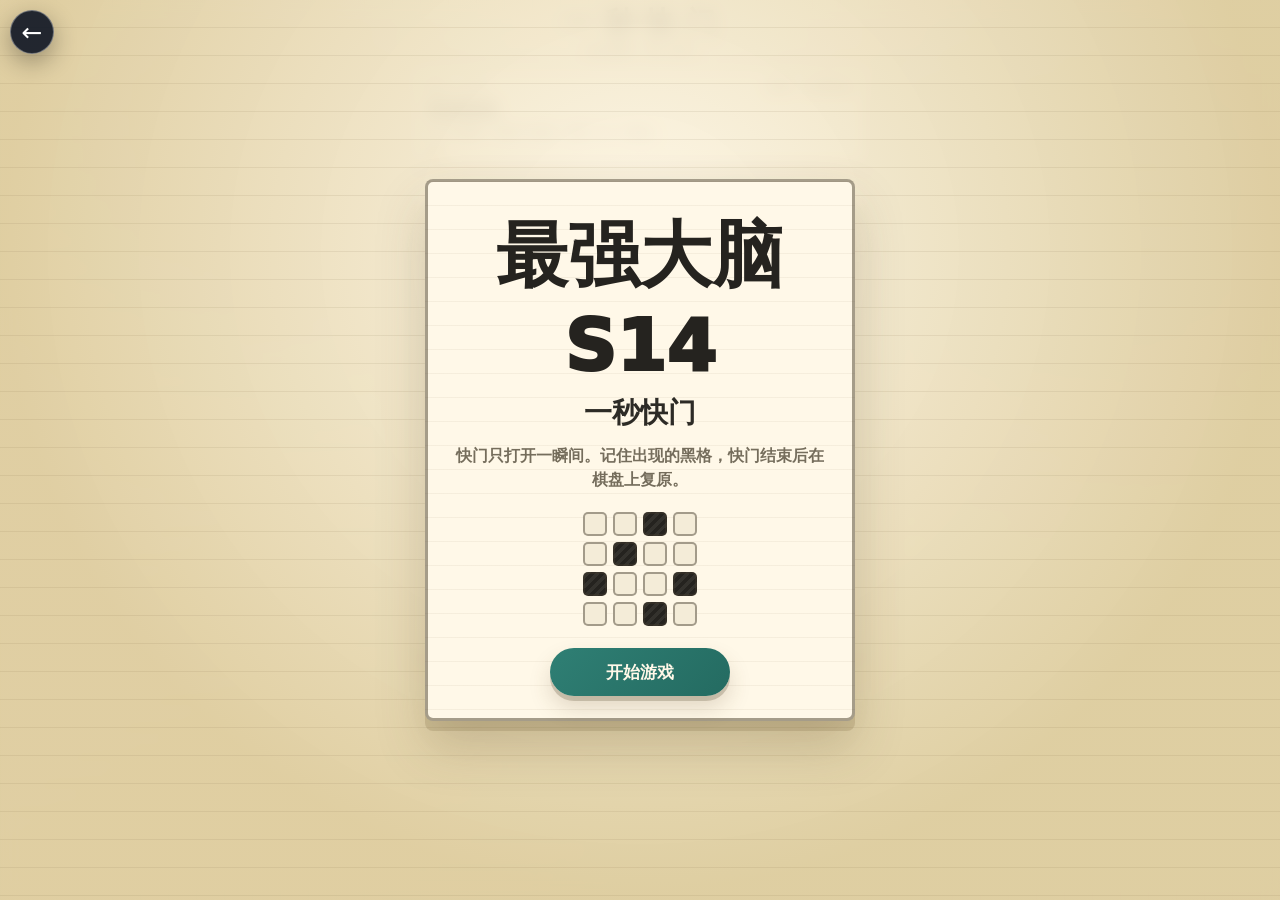
==== commit edf31735: "Update game release" ====
--- a/games/一秒快门/index.html
+++ b/games/一秒快门/index.html
@@ -343,13 +343,14 @@
   .btn{min-width:80px;padding-left:10px;padding-right:10px}
 }
 </style>
+<style> #btn-hint,#btn-demo,#hintBtn,#autoBtn,#btn-reveal,#btn-replay,#sb-next,#next,#newGameBtn,#diff-bar{display:none!important}</style>
 </head>
 <body>
 <canvas id="bg"></canvas>
 <audio id="bgm" src="audio/bgm-suno.mp3" preload="auto" playsinline></audio>
 <div id="welcome">
   <div class="modal">
-    <div id="welcome-logo">项目组办公室</div>
+    <div id="welcome-logo">最强大脑 S14</div>
     <div id="welcome-title">一秒快门</div>
     <div id="welcome-sub">快门只打开一瞬间。记住出现的黑格，快门结束后在棋盘上复原。</div>
     <div id="welcome-demo"></div>
@@ -406,33 +407,7 @@
   </div>
 </div>
 <script>
-const LEVELS=[
-  {name:'教学 1：完整一秒',n:3,count:2,preview:1900,width:99,time:45,mode:'full',note:'快门先完整亮出图形，结束后点亮相同位置。'},
-  {name:'教学 2：移动快门',n:4,count:3,preview:1800,width:1.75,time:50,mode:'sweep',note:'现在只有快门扫过时能看见目标，记住黑格位置。'},
-  {name:'第 3 关：四格短照',n:4,count:4,preview:1600,width:1.55,time:50,mode:'sweep',note:'同样是 4x4，但快门更窄、更快。'},
-  {name:'第 4 关：四阶快扫',n:4,count:5,preview:1420,width:1.42,time:48,mode:'sweep',note:'黑格更多，优先记大致形状。'},
-  {name:'第 5 关：五阶入口',n:5,count:5,preview:1700,width:1.55,time:58,mode:'sweep',note:'盘面变大，快门稍微放慢，先适应新尺度。'},
-  {name:'第 6 关：五格残影',n:5,count:6,preview:1500,width:1.42,time:56,mode:'sweep',note:'记住相邻黑格的组合。'},
-  {name:'第 7 关：窄缝五阶',n:5,count:7,preview:1320,width:1.30,time:55,mode:'sweep',note:'快门变窄，观察时从左到右跟着扫。'},
-  {name:'第 8 关：五阶短闪',n:5,count:8,preview:1180,width:1.18,time:53,mode:'sweep',note:'速度提升，先记边角，再补中心。'},
-  {name:'第 9 关：六阶入口',n:6,count:7,preview:1680,width:1.48,time:66,mode:'diagonal',note:'盘面升到 6x6，快门改为斜向扫描。'},
-  {name:'第 10 关：六阶残片',n:6,count:8,preview:1480,width:1.36,time:64,mode:'diagonal',note:'斜向快门会让图形分块出现。'},
-  {name:'第 11 关：冷光六阶',n:6,count:9,preview:1300,width:1.24,time:62,mode:'diagonal',note:'黑格数量增加，尽量记成两三组。'},
-  {name:'第 12 关：六阶急闪',n:6,count:10,preview:1140,width:1.14,time:60,mode:'diagonal',note:'同尺寸最终段，快门已经很快。'},
-  {name:'第 13 关：七阶入口',n:7,count:9,preview:1740,width:1.42,time:76,mode:'double',note:'盘面变大，出现双快门，从两侧同时扫。'},
-  {name:'第 14 关：七阶双门',n:7,count:10,preview:1540,width:1.30,time:74,mode:'double',note:'两道快门会打断整体轮廓，记局部。'},
-  {name:'第 15 关：七阶窄门',n:7,count:11,preview:1360,width:1.20,time:72,mode:'double',note:'快门更窄，注意靠边黑格。'},
-  {name:'第 16 关：七阶急门',n:7,count:12,preview:1200,width:1.10,time:70,mode:'double',note:'七阶最终段，速度和数量一起上来。'},
-  {name:'第 17 关：八阶入口',n:8,count:10,preview:1820,width:1.38,time:86,mode:'diagonal',note:'最大盘面登场，先放慢适应 8x8。'},
-  {name:'第 18 关：八阶胶片',n:8,count:12,preview:1600,width:1.26,time:84,mode:'diagonal',note:'黑格分布更散，按区域记忆。'},
-  {name:'第 19 关：八阶短片',n:8,count:14,preview:1400,width:1.16,time:82,mode:'double',note:'双快门叠加大盘面，注意不要多点。'},
-  {name:'第 20 关：一秒终幕',n:8,count:16,preview:1180,width:1.05,time:80,mode:'double',note:'高难阶段：抓轮廓，不要逐格背。'}
-].concat(Array.from({length:79},(_,offset)=>{
-  const n=offset+21;
-  return {name:'第 '+n+' 关：极速残影 '+String(n-20).padStart(2,'0'),n:8,
-    count:14+(n%7),preview:1050-(n%4)*35,width:1.02-(n%3)*.03,time:78,
-    mode:n%2?'double':'diagonal',seed:0x510000+n*7919,note:'高难题：大盘面、窄快门与分散黑格。'};
-}));
+const LEVELS=[{name:'高难挑战',n:8,count:16,preview:1180,width:1.05,time:80,mode:'double',seed:5314120,note:'8×8 盘面，双快门扫描，复原 16 个黑格。'}];
 
 const boardEl=document.getElementById('board');
 const shutterEl=document.getElementById('shutter');
@@ -471,9 +446,9 @@
     return ((r^r>>>14)>>>0)/4294967296;
   };
 }
-function shuffle(arr){
+function shuffle(arr,rand=Math.random){
   for(let i=arr.length-1;i>0;i--){
-    const j=Math.floor(Math.random()*(i+1));
+    const j=Math.floor(rand()*(i+1));
     [arr[i],arr[j]]=[arr[j],arr[i]];
   }
   return arr;
@@ -578,7 +553,7 @@
   player=new Array(total).fill(0);
   wrongMask=new Array(total).fill('');
   const rand=rng((level.seed||Date.now())+levelIndex*9973);
-  const cells=shuffle(Array.from({length:total},(_,i)=>i));
+  const cells=shuffle(Array.from({length:total},(_,i)=>i),rand);
   let placed=0;
   for(const i of cells){
     const r=Math.floor(i/level.n),c=i%level.n;
@@ -686,7 +661,7 @@
   phase='preview';
   previewStart=performance.now();
   if(isReplay){replayCount++;misses++;guide('重看快门会计一次失误，专注分会降低。',900);}
-  else guide(levelIndex<2?'教学关：先看，再复原。':'快门开启，跟着扫线记图形。',900);
+  else guide('快门开启，跟着扫线记图形。',900);
   document.getElementById('btn-check').disabled=true;
   document.getElementById('btn-replay').disabled=true;
   sfx(isReplay?'scan':'start');
@@ -706,7 +681,7 @@
     wrongMask=new Array(level.n*level.n).fill('');
     document.getElementById('btn-check').disabled=false;
     document.getElementById('btn-replay').disabled=false;
-    guide(levelIndex===0?'点亮刚才看到的黑格，点齐后自动判定。':levelIndex===1?'按记忆点回快门扫过的黑格，点齐后自动判定。':'按残影复原图像，点齐后自动判定。',1400);
+    guide('按残影复原图像，点齐后自动判定。',1400);
     renderBoard();
   }
 }
@@ -868,7 +843,7 @@
 renderBoard();
 updateHud();
 </script>
-<script src="../ggame-level-system.js"></script>
+
 <script src="../ggame-exit-control.js"></script>
 </body>
 </html>
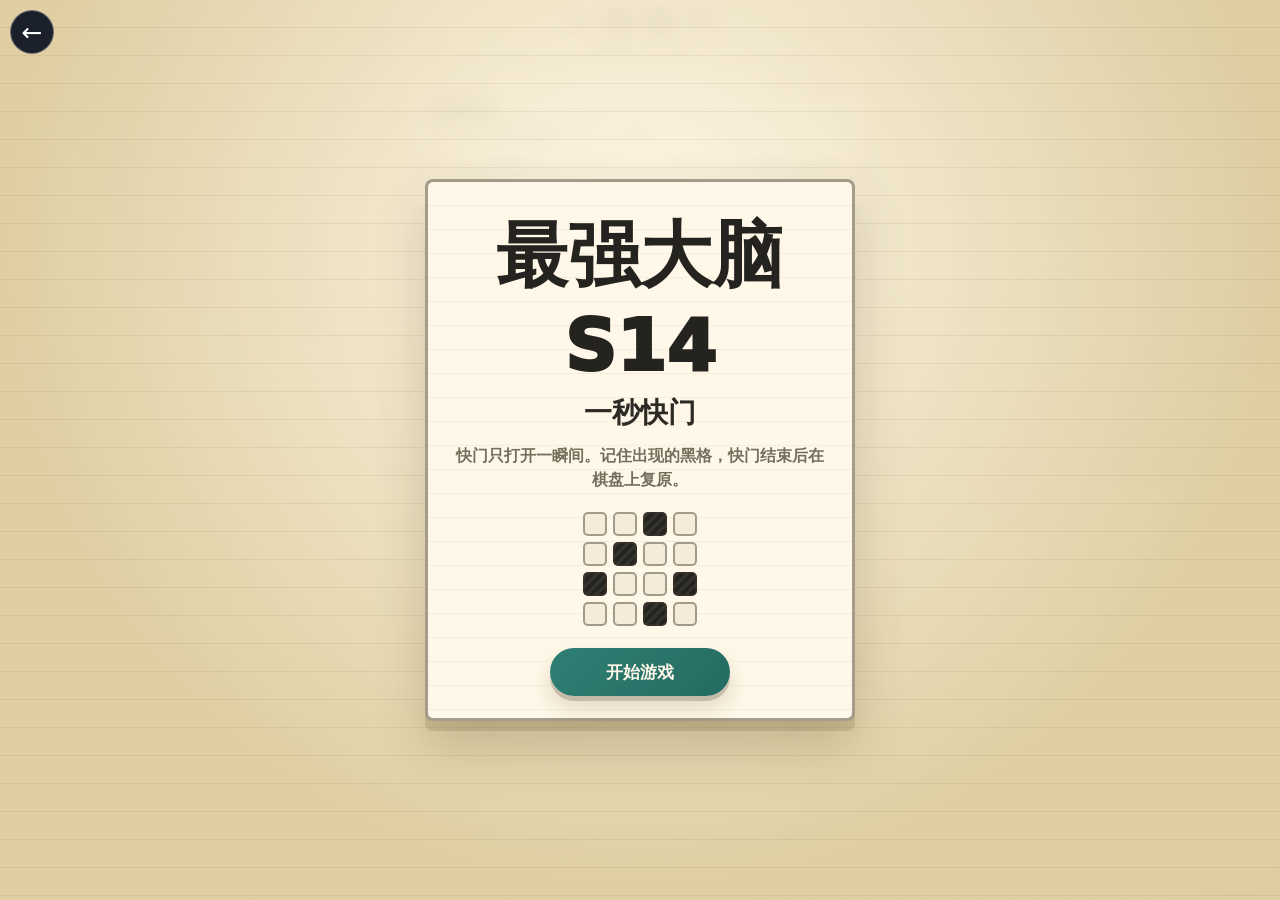
==== commit d119ed3f: "Update game release" ====
--- a/games/一秒快门/index.html
+++ b/games/一秒快门/index.html
@@ -347,7 +347,7 @@
 </head>
 <body>
 <canvas id="bg"></canvas>
-<audio id="bgm" src="audio/bgm-suno.mp3" preload="auto" playsinline></audio>
+<audio id="bgm" preload="none" playsinline></audio>
 <div id="welcome">
   <div class="modal">
     <div id="welcome-logo">最强大脑 S14</div>
@@ -491,7 +491,7 @@
   requestAnimationFrame(drawBg);
 }
 
-function startBgm(){
+function startBgm(){ return; // 海选版不播放背景音乐
   if(!soundOn)return;
   bgmEl.volume=BGM_VOLUME;
   if(bgmEl.readyState>=1)seekBgmStart(false);
@@ -844,6 +844,6 @@
 updateHud();
 </script>
 
-<script src="../ggame-exit-control.js"></script>
+<script src="../ggame-exit-control.js?v=20261027c"></script>
 </body>
 </html>
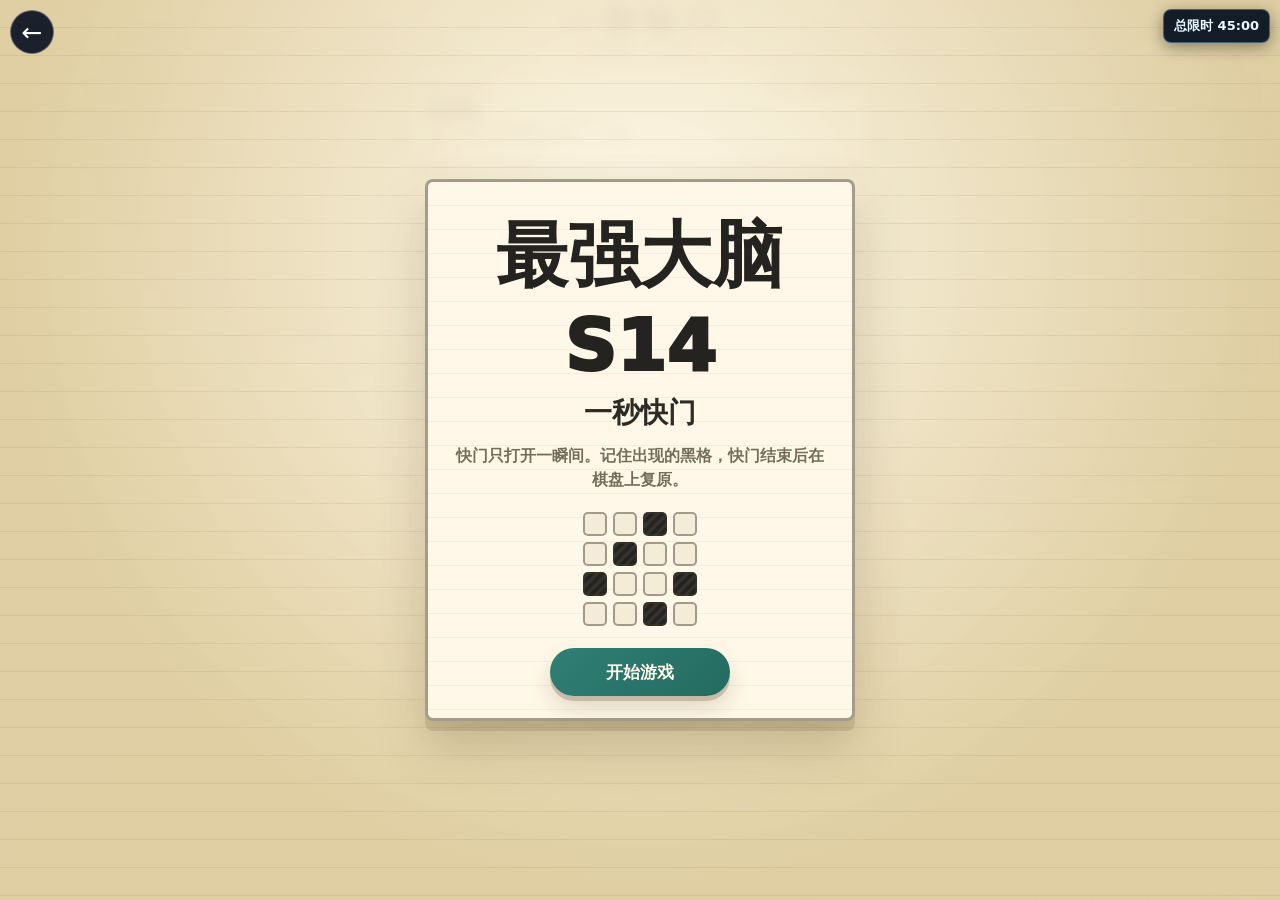
==== commit 2f83b632: "Update game release" ====
--- a/games/一秒快门/index.html
+++ b/games/一秒快门/index.html
@@ -374,7 +374,7 @@
   <div id="hud">
     <span>点击 <b id="moves">0</b></span>
     <span>失误 <b id="misses">0</b></span>
-    <span>时间 <b id="timer">0</b>s</span>
+    <span hidden>时间 <b id="timer">0</b>s</span>
     <span>进度 <b id="progress">0/0</b></span>
   </div>
   <section id="board-shell">
@@ -407,7 +407,7 @@
   </div>
 </div>
 <script>
-const LEVELS=[{name:'高难挑战',n:8,count:16,preview:1180,width:1.05,time:80,mode:'double',seed:5314120,note:'8×8 盘面，双快门扫描，复原 16 个黑格。'}];
+const LEVELS=[{name:'挑战题',n:6,count:8,preview:1800,width:1.5,time:80,mode:'diagonal',seed:5314120,note:'6×6 盘面，快门扫描，复原 8 个黑格。'}];
 
 const boardEl=document.getElementById('board');
 const shutterEl=document.getElementById('shutter');
@@ -689,10 +689,9 @@
   updateHud();
   timer=setInterval(()=>{
     if(phase==='preview')return;
-    timeLeft--;
     document.getElementById('timer').classList.toggle('low',timeLeft<=10);
     updateHud();
-    if(timeLeft<=0)showSettle(false);
+
   },1000);
 }
 function onCell(e){
@@ -760,7 +759,7 @@
   phase='settle';
   const accuracy=Math.max(0,1-misses/Math.max(1,moves));
   const base=cleared?900+levelIndex*95:0;
-  const timeScore=cleared?Math.round(timeLeft*(8+Math.floor(levelIndex/4))):0;
+  const timeScore=0;
   const focus=cleared?Math.round(base*accuracy)-replayCount*120:0;
   const score=Math.max(0,base+timeScore+focus);
   const rank=!cleared?'C':(misses===0&&replayCount===0&&timeLeft>level.time*.35?'S':accuracy>=.86?'A':accuracy>=.65?'B':'C');
@@ -773,7 +772,6 @@
   document.getElementById('settle-rows').innerHTML=[
     ['通关奖励',base],
     ['专注加成',focus],
-    ['时间奖励',timeScore],
     ['重看 / 失误',replayCount+' / '+misses]
   ].map(([k,v])=>'<div class="settle-row"><span>'+k+'</span><span>'+(typeof v==='number'?(v>=0?'+':'')+v:v)+'</span></div>').join('');
   document.getElementById('score').textContent=score;
@@ -844,6 +842,7 @@
 updateHud();
 </script>
 
-<script src="../ggame-exit-control.js?v=20261027c"></script>
+<script src="../../s14-timer.js?v=20261028d"></script>
+<script src="../ggame-exit-control.js?v=20261028d"></script>
 </body>
 </html>
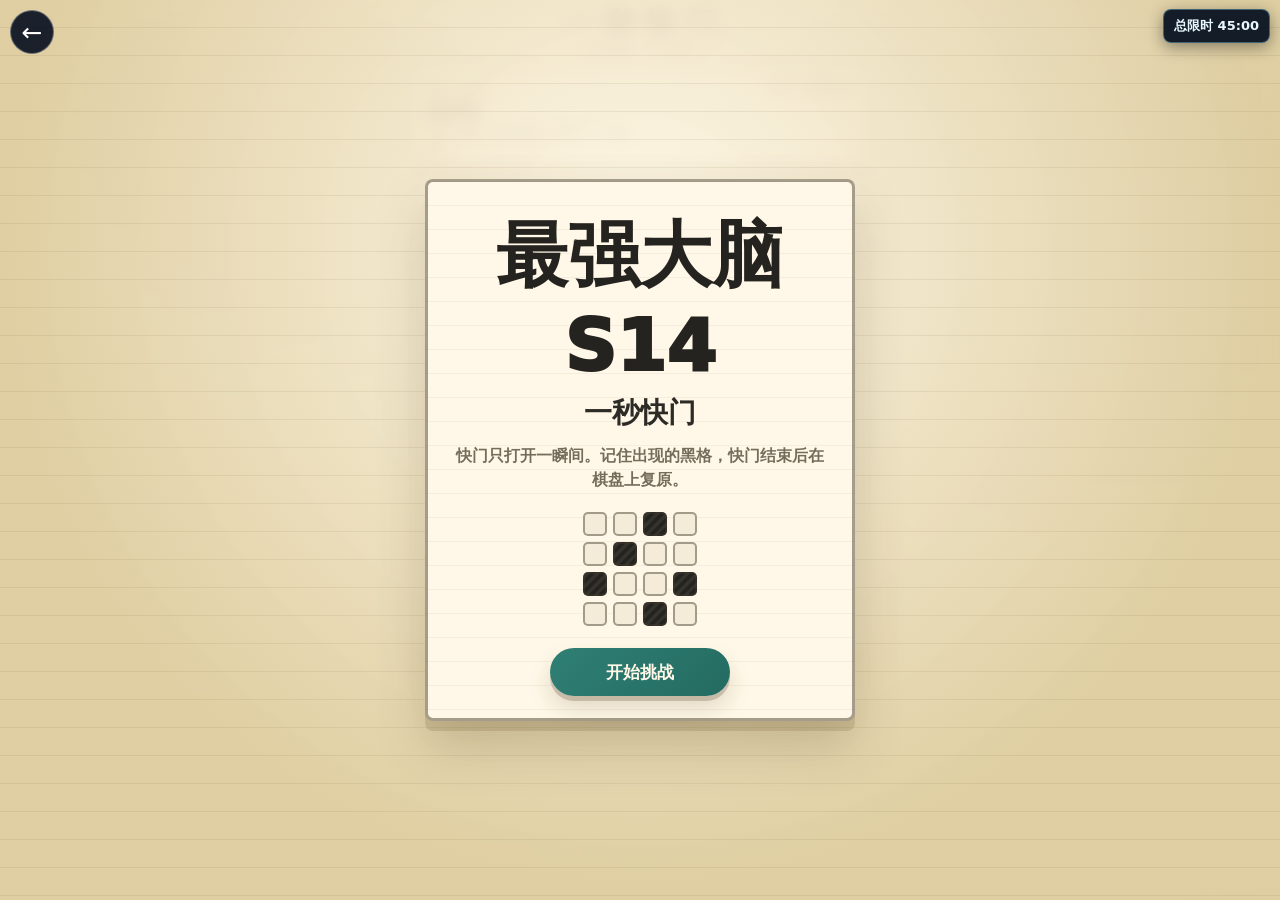
==== commit 35de91c7: "Update game release" ====
--- a/games/一秒快门/index.html
+++ b/games/一秒快门/index.html
@@ -354,7 +354,7 @@
     <div id="welcome-title">一秒快门</div>
     <div id="welcome-sub">快门只打开一瞬间。记住出现的黑格，快门结束后在棋盘上复原。</div>
     <div id="welcome-demo"></div>
-    <button id="welcome-start">开始游戏</button>
+    <button id="welcome-start">开始挑战</button>
   </div>
 </div>
 <main id="app">
@@ -842,7 +842,7 @@
 updateHud();
 </script>
 
-<script src="../../s14-timer.js?v=20261028d"></script>
-<script src="../ggame-exit-control.js?v=20261028d"></script>
+<script src="../../s14-timer.js?v=20261028e"></script>
+<script src="../ggame-exit-control.js?v=20261028e"></script>
 </body>
 </html>
